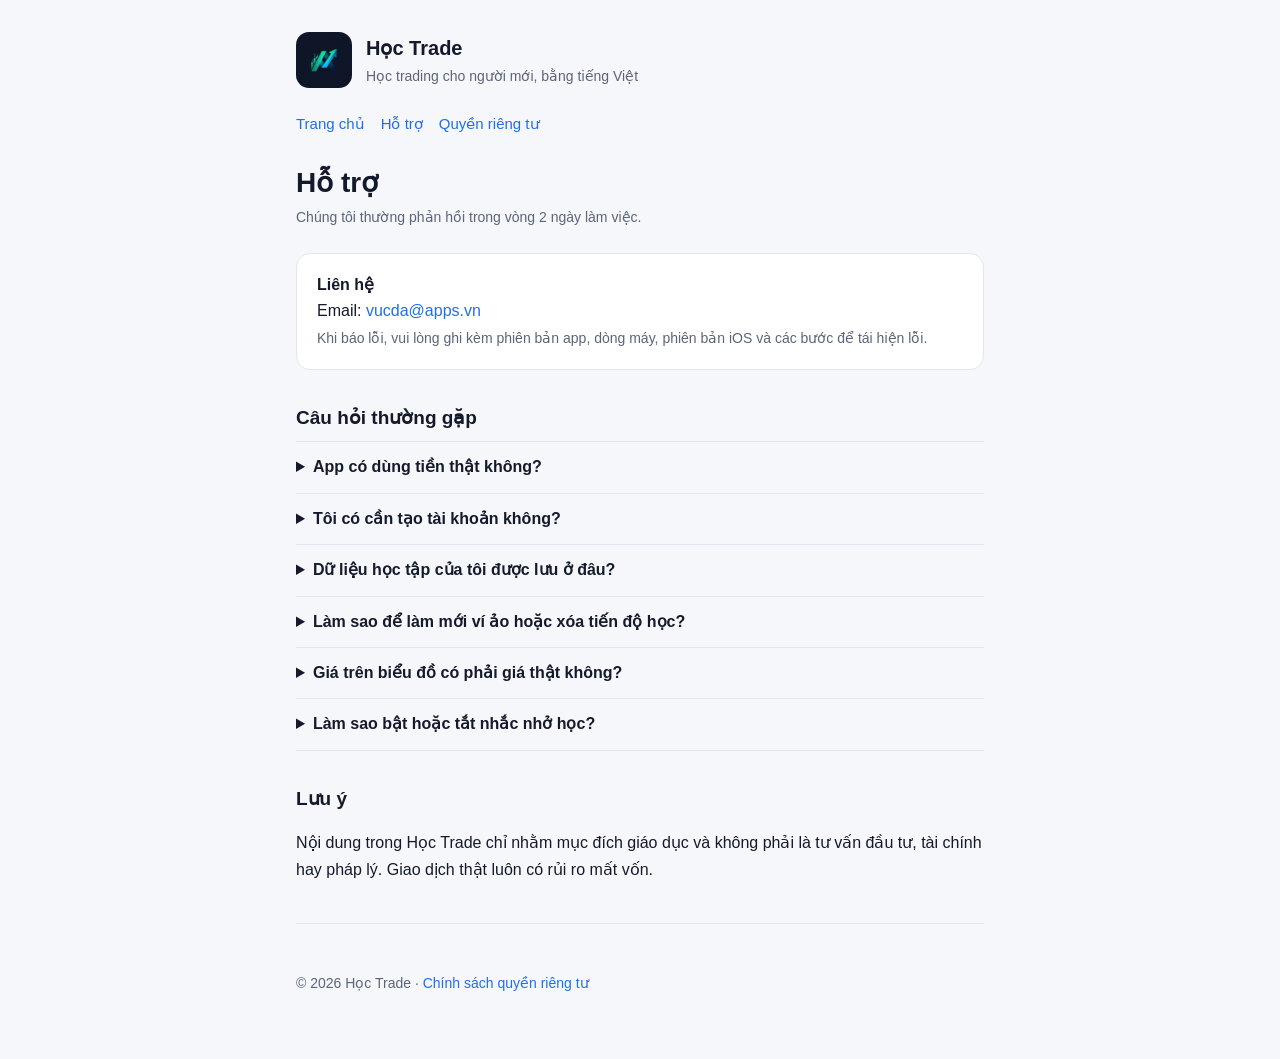
==== support.html @ 04c68eee "Add landing, support and privacy pages for GitHub Pages Co-Authored-By: Claude Opus 5.5 <noreply@ant" ====
<!doctype html>
<html lang="vi">
<head>
  <meta charset="utf-8">
  <meta name="viewport" content="width=device-width, initial-scale=1">
  <title>Hỗ trợ — Học Trade</title>
  <meta name="description" content="Trang hỗ trợ của app Học Trade.">
  <link rel="icon" href="icon.png">
  <link rel="stylesheet" href="style.css">
</head>
<body>
<main>
  <header>
    <img src="icon.png" alt="">
    <div><div class="name">Học Trade</div><div class="tag">Học trading cho người mới, bằng tiếng Việt</div></div>
  </header>
  <nav><a href="./">Trang chủ</a><a href="support.html">Hỗ trợ</a><a href="privacy.html">Quyền riêng tư</a></nav>

  <h1>Hỗ trợ</h1>
  <p class="updated">Chúng tôi thường phản hồi trong vòng 2 ngày làm việc.</p>

  <div class="card">
    <strong>Liên hệ</strong><br>
    Email: <a href="mailto:vucda@apps.vn?subject=H%E1%BB%97%20tr%E1%BB%A3%20H%E1%BB%8Dc%20Trade">vucda@apps.vn</a><br>
    <span style="color:var(--muted);font-size:14px">Khi báo lỗi, vui lòng ghi kèm phiên bản app, dòng máy, phiên bản iOS và các bước để tái hiện lỗi.</span>
  </div>

  <h2>Câu hỏi thường gặp</h2>
  <details>
    <summary>App có dùng tiền thật không?</summary>
    <p>Không. Mọi giao dịch trong app đều dùng ví ảo. App không kết nối với sàn giao dịch, ngân hàng hay ví tiền thật nào.</p>
  </details>
  <details>
    <summary>Tôi có cần tạo tài khoản không?</summary>
    <p>Không. App hoạt động hoàn toàn không cần đăng ký hay đăng nhập.</p>
  </details>
  <details>
    <summary>Dữ liệu học tập của tôi được lưu ở đâu?</summary>
    <p>Tiến độ học, XP, chuỗi ngày và lịch sử lệnh được lưu trên điện thoại của bạn. Nếu xóa app, dữ liệu này sẽ mất và không thể khôi phục.</p>
  </details>
  <details>
    <summary>Làm sao để làm mới ví ảo hoặc xóa tiến độ học?</summary>
    <p>Vào tab <em>Hồ sơ</em>, chọn <em>Làm mới ví ảo</em> của thị trường tương ứng, hoặc <em>Xóa tiến độ học</em>. Thao tác xóa tiến độ không thể hoàn tác.</p>
  </details>
  <details>
    <summary>Giá trên biểu đồ có phải giá thật không?</summary>
    <p>Biểu đồ dùng dữ liệu lịch sử hoặc dữ liệu mô phỏng để phục vụ việc học. Giá không cập nhật theo thời gian thực và không nên dùng để ra quyết định đầu tư.</p>
  </details>
  <details>
    <summary>Làm sao bật hoặc tắt nhắc nhở học?</summary>
    <p>Bạn có thể đổi giờ nhắc trong app, hoặc tắt hẳn thông báo trong <em>Cài đặt › Thông báo › Học Trade</em> trên iPhone.</p>
  </details>

  <h2>Lưu ý</h2>
  <p>Nội dung trong Học Trade chỉ nhằm mục đích giáo dục và không phải là tư vấn đầu tư, tài chính hay pháp lý. Giao dịch thật luôn có rủi ro mất vốn.</p>

  <hr>
  <footer>© 2026 Học Trade · <a href="privacy.html">Chính sách quyền riêng tư</a></footer>
</main>
</body>
</html>
---- style.css ----
:root {
  --bg: #f6f7fb;
  --card: #ffffff;
  --text: #141a2b;
  --muted: #5b6478;
  --border: #e3e6ee;
  --accent: #1f6feb;
}
@media (prefers-color-scheme: dark) {
  :root {
    --bg: #0f1628;
    --card: #172036;
    --text: #e8ecf5;
    --muted: #9aa4ba;
    --border: #26314d;
    --accent: #5b9dff;
  }
}
* { box-sizing: border-box; }
body {
  margin: 0;
  background: var(--bg);
  color: var(--text);
  font: 16px/1.65 -apple-system, BlinkMacSystemFont, "Segoe UI", Roboto, "Helvetica Neue", Arial, sans-serif;
}
main { max-width: 720px; margin: 0 auto; padding: 32px 16px 64px; }
header { display: flex; align-items: center; gap: 14px; margin-bottom: 24px; }
header img { width: 56px; height: 56px; border-radius: 13px; }
header .name { font-weight: 700; font-size: 20px; }
header .tag { color: var(--muted); font-size: 14px; }
nav { display: flex; gap: 16px; margin-bottom: 28px; font-size: 15px; }
a { color: var(--accent); text-decoration: none; }
a:hover { text-decoration: underline; }
h1 { font-size: 28px; line-height: 1.25; margin: 0 0 6px; }
h2 { font-size: 19px; margin: 32px 0 8px; }
.updated { color: var(--muted); font-size: 14px; margin: 0 0 24px; }
.card {
  background: var(--card);
  border: 1px solid var(--border);
  border-radius: 14px;
  padding: 18px 20px;
  margin: 16px 0;
}
ul { padding-left: 22px; }
li { margin: 4px 0; }
details { border-top: 1px solid var(--border); padding: 12px 0; }
details:last-of-type { border-bottom: 1px solid var(--border); }
summary { cursor: pointer; font-weight: 600; }
details p { margin: 8px 0 0; color: var(--muted); }
footer { margin-top: 48px; color: var(--muted); font-size: 14px; }
hr { border: 0; border-top: 1px solid var(--border); margin: 40px 0 0; }
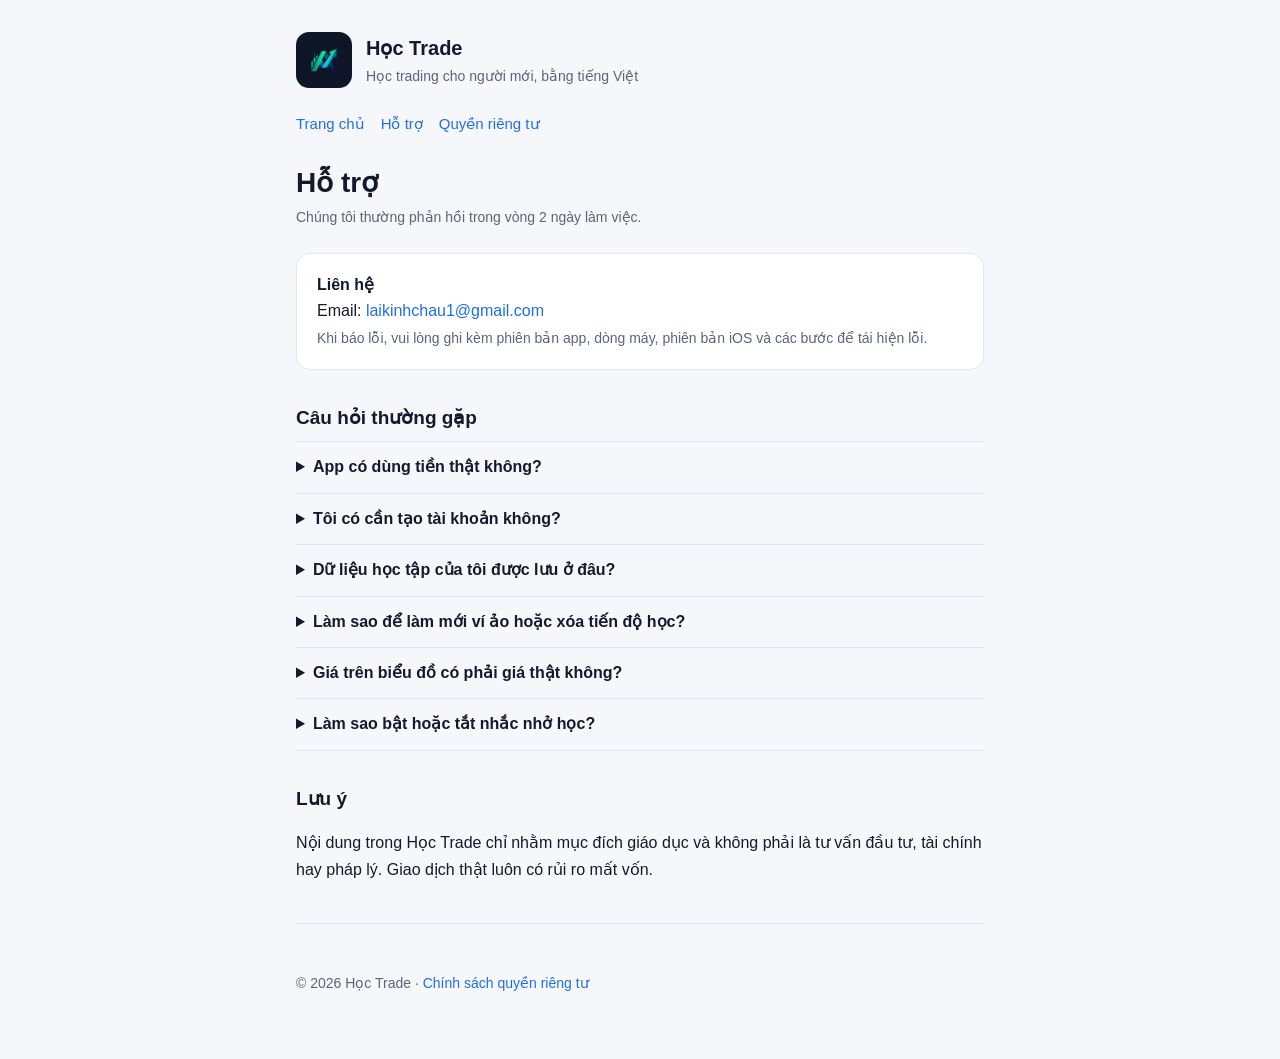
==== commit b6092eae: "Update contact email Co-Authored-By: Claude Opus 5.5 <noreply@anthropic.com>" ====
--- a/support.html
+++ b/support.html
@@ -21,7 +21,7 @@
 
   <div class="card">
     <strong>Liên hệ</strong><br>
-    Email: <a href="mailto:vucda@apps.vn?subject=H%E1%BB%97%20tr%E1%BB%A3%20H%E1%BB%8Dc%20Trade">vucda@apps.vn</a><br>
+    Email: <a href="mailto:laikinhchau1@gmail.com?subject=H%E1%BB%97%20tr%E1%BB%A3%20H%E1%BB%8Dc%20Trade">laikinhchau1@gmail.com</a><br>
     <span style="color:var(--muted);font-size:14px">Khi báo lỗi, vui lòng ghi kèm phiên bản app, dòng máy, phiên bản iOS và các bước để tái hiện lỗi.</span>
   </div>
 
